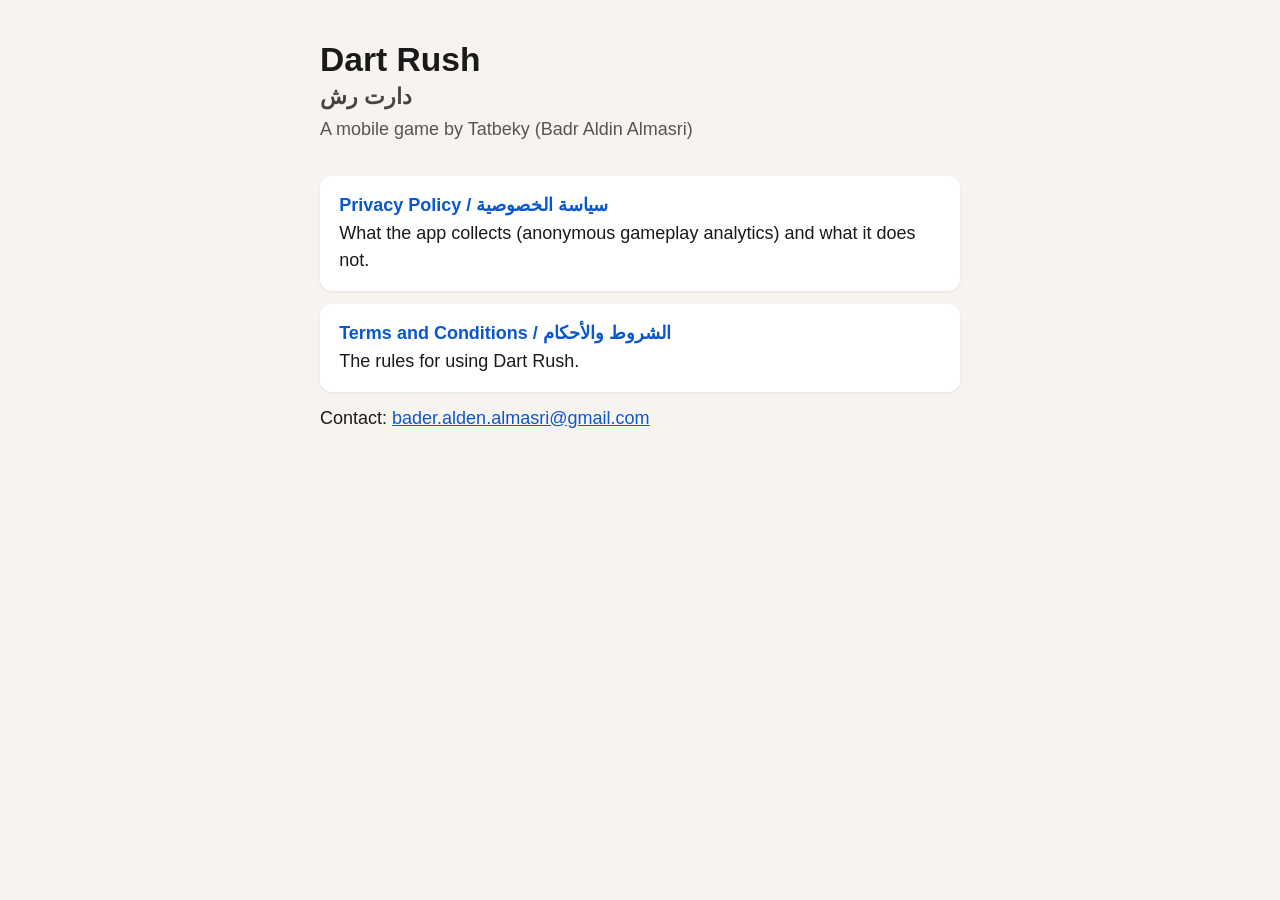
==== index.html @ 4133b4a9 "Dart Rush privacy policy and terms" ====
<!DOCTYPE html>
<html lang="en">
<head>
  <meta charset="utf-8">
  <meta name="viewport" content="width=device-width, initial-scale=1">
  <title>Dart Rush — Legal</title>
  <meta name="description" content="Privacy Policy and Terms and Conditions for the Dart Rush mobile game by Tatbeky.">
  <link rel="stylesheet" href="style.css">
</head>
<body>
<main>
  <h1>Dart Rush<span>دارت رش</span></h1>
  <p class="meta">A mobile game by Tatbeky (Badr Aldin Almasri)</p>
  <div class="cards">
    <a href="privacy.html"><strong>Privacy Policy / سياسة الخصوصية</strong>What the app collects (anonymous gameplay analytics) and what it does not.</a>
    <a href="terms.html"><strong>Terms and Conditions / الشروط والأحكام</strong>The rules for using Dart Rush.</a>
  </div>
  <p>Contact: <a href="mailto:bader.alden.almasri@gmail.com">bader.alden.almasri@gmail.com</a></p>
</main>
</body>
</html>
---- style.css ----
:root { color-scheme: light; }
body { margin: 0; font: 18px/1.55 -apple-system, BlinkMacSystemFont, "Segoe UI", Roboto, sans-serif; color: #1a1a1a; background: #f7f4ef; }
main { max-width: 40rem; margin: 0 auto; padding: 2.5rem 1.25rem 4rem; }
h1 { font-size: 2.1rem; line-height: 1.2; margin: 0 0 0.35rem; }
h1 span { display: block; font-size: 1.35rem; font-weight: 600; color: #444; margin-top: 0.25rem; }
.meta { color: #555; margin: 0 0 2rem; }
h2 { font-size: 1.2rem; margin: 2rem 0 0.6rem; }
p, li { margin: 0 0 0.85rem; }
ul { padding-left: 1.2rem; }
a { color: #0b57d0; }
nav { margin: 0 0 2rem; font-size: 0.95rem; }
nav a { margin-right: 1rem; }
.ar { direction: rtl; text-align: right; font-size: 0.95em; color: #333; }
.cards a { display: block; padding: 1rem 1.2rem; margin: 0 0 0.8rem; background: #fff; border-radius: 12px; text-decoration: none; color: #1a1a1a; box-shadow: 0 1px 3px rgba(0,0,0,.08); }
.cards a strong { display: block; color: #0b57d0; }
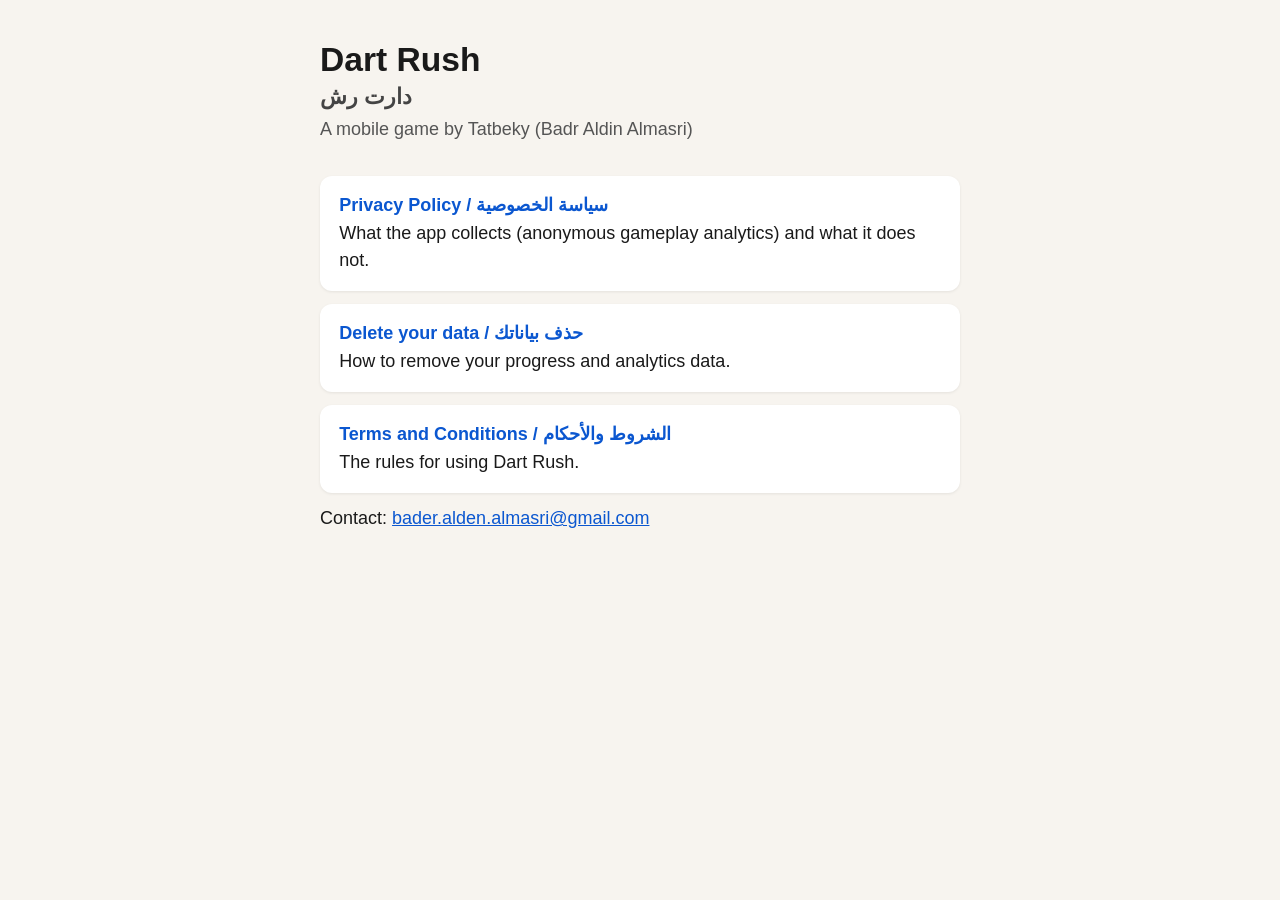
==== commit dca8b4da: "Add data deletion page" ====
--- a/index.html
+++ b/index.html
@@ -13,6 +13,7 @@
   <p class="meta">A mobile game by Tatbeky (Badr Aldin Almasri)</p>
   <div class="cards">
     <a href="privacy.html"><strong>Privacy Policy / سياسة الخصوصية</strong>What the app collects (anonymous gameplay analytics) and what it does not.</a>
+    <a href="delete-data.html"><strong>Delete your data / حذف بياناتك</strong>How to remove your progress and analytics data.</a>
     <a href="terms.html"><strong>Terms and Conditions / الشروط والأحكام</strong>The rules for using Dart Rush.</a>
   </div>
   <p>Contact: <a href="mailto:bader.alden.almasri@gmail.com">bader.alden.almasri@gmail.com</a></p>
